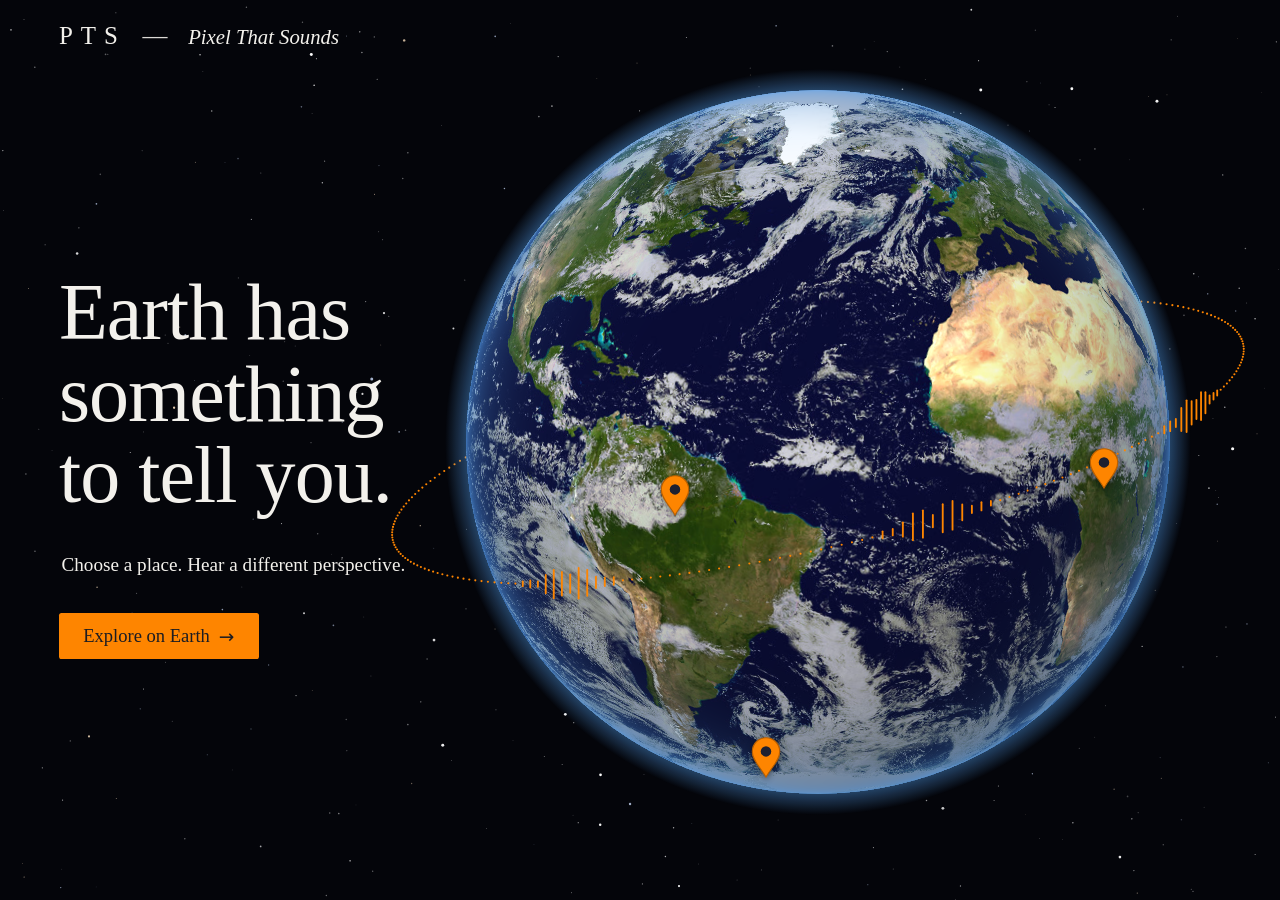
==== site/index.html @ d6221fda "feat(site): rename to PTS and set the globe in deep space Show the new name, PTS — Pixel That Sounds" ====
<!doctype html>
<html lang="en">
<head>
  <meta charset="utf-8">
  <meta name="viewport" content="width=device-width, initial-scale=1">
  <title>PTS — Pixel That Sounds</title>
  <meta name="description" content="An accessible listening guide to three NASA Earth visualizations.">
  <link rel="stylesheet" href="styles.css">
</head>
<body data-view="entrance">
  <canvas id="stars" aria-hidden="true"></canvas>
  <canvas id="globe" aria-hidden="true"></canvas>
  <div id="pins"></div>
  <div id="callout" aria-hidden="true" hidden>
    <p class="c-title"></p>
    <p class="c-sub"></p>
    <span class="c-open">Open content <span class="arrow">→</span></span>
  </div>
  <div id="callout-line" aria-hidden="true" hidden></div>

  <header class="top">
    <p class="brand">PTS <span class="dash">—</span> <em>Pixel That Sounds</em></p>
    <nav class="crumbs" aria-label="Breadcrumb">
      <button id="crumb-explore" type="button">Explore</button><span aria-hidden="true">/</span><span aria-current="page">Player</span>
    </nav>
  </header>

  <p id="live" class="sr-only" role="status" aria-live="polite"></p>

  <main>
    <!-- 1. Entrance -->
    <section id="entrance" aria-labelledby="hero-title">
      <h1 id="hero-title">Earth has<br>something<br>to tell you.</h1>
      <p class="lead">Choose a place. Hear a different perspective.</p>
      <button id="explore" class="cta" type="button">Explore on Earth <span class="arrow">→</span></button>
    </section>

    <!-- 2. Globe -->
    <section id="explorer" aria-label="Explore the globe" hidden>
      <h1 class="sr-only">Choose a place on the globe</h1>
      <div class="actions">
        <button id="tour" class="pill primary" type="button"><svg viewBox="0 0 20 22"><path d="M2 1l17 10L2 21z" fill="currentColor"/></svg>Start tour</button>
        <button id="list" class="pill" type="button" aria-haspopup="dialog"><svg viewBox="0 0 30 28"><path d="M15 2 28 8.5 15 15 2 8.5zM2 14l13 6.5L28 14M2 19.5 15 26l13-6.5" fill="none" stroke="currentColor" stroke-width="2" stroke-linejoin="round"/></svg>Content list</button>
      </div>
    </section>

    <!-- 3. Player -->
    <section id="player" aria-labelledby="p-title" hidden>
      <div class="plate">
        <figure class="shot">
          <img id="p-image" alt="">
          <figcaption id="p-tag"></figcaption>
        </figure>
        <figure class="strip" id="p-strip-wrap" hidden>
          <img id="p-strip" alt="NASA image: Southern Ocean band around Antarctica.">
          <figcaption>The Southern Ocean band that drives the voice, exact crop</figcaption>
        </figure>
        <div class="prov">
          <img id="p-legend" alt="">
          <p id="p-source"></p>
        </div>
      </div>

      <div class="body">
        <div class="meta">
          <span id="p-index" aria-hidden="true"></span>
          <p class="state"><span id="p-lamp" aria-hidden="true"></span><span id="p-status">Ready to listen</span><span id="p-tour" class="tour" hidden></span></p>
          <button id="p-close" type="button" aria-label="Close player">✕</button>
        </div>
        <h1 id="p-title" tabindex="-1"></h1>
        <p id="p-sub" class="sub"></p>
        <p id="p-cue" class="cue"></p>
        <p id="p-desc" class="sr-only"></p>

        <div class="trace" aria-hidden="true">
          <canvas id="p-trace"></canvas>
          <span id="p-time">0:00 / 0:15</span>
        </div>

        <div class="transport">
          <button id="p-listen" class="primary" type="button"></button>
          <button id="p-stop" class="outline" type="button"><span class="ico-stop" aria-hidden="true"></span>Stop</button>
          <button id="p-describe" class="textlink" type="button">Listen to the description</button>
        </div>

        <div class="options">
          <label class="check"><input id="p-repeat" type="checkbox"><span class="box" aria-hidden="true"></span>Repeat image</label>
          <label class="volume" for="p-volume">Volume <input id="p-volume" type="range" min="0" max="100" step="5" value="80"></label>
        </div>

        <div class="steps">
          <button id="p-prev" type="button"><span class="dir"><span class="arrow">←</span> Previous</span><span class="who" id="p-prev-name"></span></button>
          <button id="p-next" type="button"><span class="dir">Next <span class="arrow">→</span></span><span class="who" id="p-next-name"></span></button>
        </div>
      </div>
    </section>
  </main>

  <dialog id="contents" aria-labelledby="contents-title">
    <div class="contents-head">
      <h2 id="contents-title">Content list</h2>
      <button id="contents-close" type="button" aria-label="Close content list">✕</button>
    </div>
    <div id="contents-body"></div>
  </dialog>

  <script type="module" src="app.js"></script>
</body>
</html>
---- site/styles.css ----
/* Sizes follow the 1672 x 941 visual references: 1u is 1/100 of a 16:9 frame fitted in the window. */
:root {
  --u: min(1vw, 1.777vh);
  --bg: #1E2030; --ink: #F3F1EC; --or: #FE8500; --dim: #C9CAD3; --line: #3B3E4E;
  --serif: Georgia, "Times New Roman", serif; --sans: "Segoe UI", system-ui, Arial, sans-serif;
  color-scheme: dark;
}
* { box-sizing: border-box; margin: 0; }
html, body { height: 100%; }
body { background: #04050A; color: var(--ink); font-family: var(--serif); overflow: hidden; transition: background .5s; }
body[data-view="player"] { background: var(--bg); font-family: var(--sans); }
button { font: inherit; color: inherit; background: none; border: 0; padding: 0; cursor: pointer; }
.sr-only { position: absolute; width: 1px; height: 1px; overflow: hidden; clip-path: inset(50%); white-space: nowrap; }
[hidden] { display: none !important; }
:focus-visible { outline: max(3px, calc(var(--u) * .2)) solid var(--or); outline-offset: calc(var(--u) * .3); border-radius: calc(var(--u) * .2); }
.cta:focus-visible, .pill.primary:focus-visible, #p-listen:focus-visible { outline-color: var(--ink); }
.arrow { font-family: "Segoe UI Symbol", var(--sans); }

#stars { position: fixed; inset: 0; width: 100vw; height: 100vh; transition: opacity .45s; }
body[data-view="player"] #stars { opacity: 0; }
#globe { position: fixed; inset: 0; width: 100vw; height: 100vh; touch-action: none; transition: opacity .45s; }
body[data-view="player"] #globe, body[data-view="player"] #pins { opacity: 0; pointer-events: none; }

/* ---------- header */
.top { position: fixed; inset: 0 0 auto 0; height: calc(var(--u) * 5.7); pointer-events: none; z-index: 3; }
.top > * { position: absolute; top: calc(var(--u) * 1.75); margin: 0; }
.brand { left: calc(var(--u) * 4.6); font-size: calc(var(--u) * 1.95); letter-spacing: .32em; white-space: nowrap; }
.brand .dash { letter-spacing: 0; margin: 0 calc(var(--u) * .5) 0 calc(var(--u) * .2); opacity: .9; }
.brand em { letter-spacing: 0; font-size: calc(var(--u) * 1.62); }
.crumbs { display: none; right: calc(var(--u) * 5.16); top: calc(var(--u) * 2.3); font-size: calc(var(--u) * 1.21); gap: calc(var(--u) * .9); align-items: center; pointer-events: auto; }
.crumbs button:hover { text-decoration: underline; }
body[data-view="player"] .top { border-bottom: 1px solid var(--line); height: calc(var(--u) * 6.05); }
body[data-view="player"] .crumbs { display: flex; }
body[data-view="player"] .brand { left: calc(var(--u) * 5.16); top: calc(var(--u) * 1.9); font-size: calc(var(--u) * 1.78); }
body[data-view="player"] .brand .dash { display: none; }
body[data-view="player"] .brand em { font-size: calc(var(--u) * 1.37); margin-left: calc(var(--u) * .5); }

/* ---------- 1. entrance */
#entrance { position: fixed; left: calc(var(--u) * 4.6); top: 50%; transform: translateY(-46%); z-index: 2; }
#entrance h1 { font-weight: 400; font-size: calc(var(--u) * 6.25); line-height: 1.02; letter-spacing: -.012em; }
.lead { font-size: calc(var(--u) * 1.5); margin: calc(var(--u) * 2.9) 0 0 calc(var(--u) * .2); }
.cta { margin-top: calc(var(--u) * 2.9); height: calc(var(--u) * 3.6); padding: 0 calc(var(--u) * 1.9); background: var(--or); color: #1b1c22;
  font-size: calc(var(--u) * 1.45); border-radius: calc(var(--u) * .2); display: inline-flex; align-items: center; gap: calc(var(--u) * .7); }
.cta:hover, .pill.primary:hover, #p-listen:hover { background: #ff9a2e; }
.cta:active, .pill:active, #p-listen:active { transform: translateY(2px); }

/* ---------- 2. globe */
#explorer { position: fixed; left: 0; right: 0; bottom: calc(var(--u) * 2.6); z-index: 2; pointer-events: none; }
.actions { display: flex; justify-content: center; gap: calc(var(--u) * 2); }
.pill { pointer-events: auto; height: calc(var(--u) * 3.45); min-width: calc(var(--u) * 18); padding: 0 calc(var(--u) * 2.6); border: max(1.5px, calc(var(--u) * .1)) solid var(--ink);
  border-radius: 99px; font-size: calc(var(--u) * 1.5); display: inline-flex; align-items: center; justify-content: center; gap: calc(var(--u) * 1.5); background: rgba(4, 5, 10, .6); }
.pill svg { height: calc(var(--u) * 1.45); width: auto; }
.pill.primary { background: var(--or); border-color: var(--or); color: #1b1c22; min-width: calc(var(--u) * 19.5); box-shadow: 0 calc(var(--u) * .4) calc(var(--u) * 1.6) rgba(254, 133, 0, .28); }
.pill:not(.primary):hover { background: rgba(243, 241, 236, .1); }

#pins { position: fixed; inset: 0; z-index: 2; pointer-events: none; transition: opacity .45s; }
.pin { position: absolute; left: 0; top: 0; width: calc(var(--u) * 2.5); height: calc(var(--u) * 3.3); margin: calc(var(--u) * -3.3) 0 0 calc(var(--u) * -1.25);
  pointer-events: auto; }
.pin svg { width: 100%; height: 100%; display: block; transition: transform .15s; transform-origin: 50% 100%; filter: drop-shadow(0 2px 3px rgba(0, 0, 0, .45)); overflow: visible; }
.pin:hover svg, .pin:focus-visible svg { transform: scale(1.25); }
.pin:focus-visible { outline-offset: calc(var(--u) * .4); }
body[data-view="entrance"] .pin { pointer-events: none; }

#callout { position: fixed; left: 0; top: 0; z-index: 2; pointer-events: none; width: max-content; min-width: calc(var(--u) * 16.3); padding: calc(var(--u) * 1.1) calc(var(--u) * 1.5) calc(var(--u) * 1.15);
  background: #0D0E16; border: max(1.5px, calc(var(--u) * .1)) solid var(--ink); border-radius: calc(var(--u) * .45); }
.c-title { font-size: calc(var(--u) * 1.8); line-height: 1.15; }
.c-sub { font-size: calc(var(--u) * 1.3); font-style: italic; margin-top: calc(var(--u) * .25); }
.c-open { display: inline-flex; align-items: center; gap: calc(var(--u) * .6); margin-top: calc(var(--u) * .85); height: calc(var(--u) * 2.5); padding: 0 calc(var(--u) * 1.3);
  background: var(--or); color: #1b1c22; font-size: calc(var(--u) * 1.25); border-radius: calc(var(--u) * .2); }
#callout-line { position: fixed; left: 0; top: 0; height: max(1.5px, calc(var(--u) * .1)); background: var(--ink); transform-origin: 0 50%; z-index: 2; pointer-events: none; }


/* ---------- 3. player: the image as a labelled plate on the left, the listening controls on the right */
#player { position: fixed; inset: calc(var(--u) * 6.05) 0 0 0; z-index: 2; overflow: auto; display: grid; grid-template-columns: calc(var(--u) * 40) 1fr;
  column-gap: calc(var(--u) * 6.5); padding: calc(var(--u) * 4.2) calc(var(--u) * 5.16) calc(var(--u) * 3); align-content: start; }
.plate figure { margin: 0; }
.shot img { display: block; image-rendering: pixelated; background: #0b0c12; }
.plate figcaption { margin-top: calc(var(--u) * .7); font-size: calc(var(--u) * 1.02); letter-spacing: .09em; text-transform: uppercase; color: var(--dim); }
.plate .strip { margin-top: calc(var(--u) * 1.6); }
.strip img { display: block; width: 100%; height: auto; }
.prov { display: flex; align-items: flex-start; gap: calc(var(--u) * 1.6); margin-top: calc(var(--u) * 1.9); padding-top: calc(var(--u) * 1.4); border-top: 1px solid #4A4D5A; }
.prov img { height: calc(var(--u) * 3.8); width: auto; max-width: 45%; background: #6f6f6f; flex: none; }
.prov p { font-size: calc(var(--u) * 1.02); line-height: 1.5; color: var(--dim); }
.prov a { color: var(--ink); text-underline-offset: .2em; }

.body { display: flex; flex-direction: column; min-height: calc(var(--u) * 41); min-width: 0; }
.meta { display: flex; align-items: center; gap: calc(var(--u) * 1.6); font-size: calc(var(--u) * 1.15); }
#p-index { font-variant-numeric: tabular-nums; letter-spacing: .12em; color: var(--dim); padding-right: calc(var(--u) * 1.6); border-right: 1px solid #4A4D5A; }
#p-index b { color: var(--or); font-weight: 600; }
.state { display: flex; align-items: center; gap: calc(var(--u) * .7); }
#p-close { margin-left: auto; width: calc(var(--u) * 2.4); height: calc(var(--u) * 2.4); font-size: calc(var(--u) * 1.3); }
#p-lamp { width: calc(var(--u) * .85); height: calc(var(--u) * .85); border-radius: 50%; border: max(1.5px, calc(var(--u) * .13)) solid var(--or); flex: none; }
#player[data-status="playing"] #p-lamp { background: var(--or); }
#player[data-status="paused"] #p-lamp, #player[data-status="describing"] #p-lamp { border-style: dashed; }
#player[data-status="none"] #p-lamp { border-color: #8f92a0; }
#p-title { font-family: var(--serif); font-weight: 400; font-size: calc(var(--u) * 5.3); line-height: 1.04; letter-spacing: -.015em; margin-top: calc(var(--u) * 2.6); text-wrap: balance; }
.sub { font-family: var(--serif); font-style: italic; font-size: calc(var(--u) * 1.9); margin-top: calc(var(--u) * .8); color: #E2E1DE; }
.cue { font-size: calc(var(--u) * 1.3); line-height: 1.5; margin-top: calc(var(--u) * 1.5); color: var(--dim); max-width: 34em; }

.trace { display: flex; align-items: center; gap: calc(var(--u) * 1.4); margin-top: calc(var(--u) * 2.2); }
#p-trace { flex: 1; min-width: 0; height: calc(var(--u) * 4.4); }
#p-time { font-size: calc(var(--u) * 1.1); font-variant-numeric: tabular-nums; color: var(--dim); white-space: nowrap; }
#player[data-status="none"] .trace { visibility: hidden; }

.transport { display: flex; align-items: center; gap: calc(var(--u) * 1); margin-top: calc(var(--u) * 1.6); min-height: calc(var(--u) * 4.2); }
#p-listen, #p-stop { height: calc(var(--u) * 4.2); padding: 0 calc(var(--u) * 1.8); font-size: calc(var(--u) * 1.3); font-weight: 600; border-radius: calc(var(--u) * .25); display: inline-flex; align-items: center; gap: calc(var(--u) * 1.1); }
#p-listen { background: var(--or); color: #1b1c22; min-width: calc(var(--u) * 12); }
#p-stop { border: 1px solid #7C7F8D; }
#p-stop:hover { border-color: var(--ink); }
.ico-stop { width: calc(var(--u) * .7); height: calc(var(--u) * .7); border: max(1.5px, calc(var(--u) * .12)) solid currentColor; }
.textlink { margin-left: calc(var(--u) * 1); font-size: calc(var(--u) * 1.25); padding-bottom: calc(var(--u) * .25); border-bottom: 1px solid var(--ink); }
.textlink:hover { border-bottom-color: var(--or); }

.options { display: flex; align-items: center; gap: calc(var(--u) * 2.6); font-size: calc(var(--u) * 1.2); margin-top: calc(var(--u) * 2.2); }
.check { display: inline-flex; align-items: center; gap: calc(var(--u) * .8); cursor: pointer; }
.check input { position: absolute; opacity: 0; }
.check .box { width: calc(var(--u) * 1.1); height: calc(var(--u) * 1.1); border: max(1.5px, calc(var(--u) * .13)) solid var(--or); border-radius: 2px; display: grid; place-items: center; }
.check input:checked + .box::after { content: ""; width: 55%; height: 30%; border-left: 2px solid var(--or); border-bottom: 2px solid var(--or); transform: rotate(-45deg) translate(8%, -18%); }
.check input:focus-visible + .box { outline: 3px solid var(--or); outline-offset: 3px; }
.check:has(input:disabled) { opacity: .45; cursor: default; }
.volume { display: inline-flex; align-items: center; gap: calc(var(--u) * 1); }
.volume input { appearance: none; width: calc(var(--u) * 9); height: calc(var(--u) * 1.4); background: transparent; cursor: pointer; }
.volume input::-webkit-slider-runnable-track { height: calc(var(--u) * .2); background: linear-gradient(to right, var(--or) var(--v, 80%), #7C7F8D var(--v, 80%)); }
.volume input::-webkit-slider-thumb { appearance: none; width: calc(var(--u) * .9); height: calc(var(--u) * .9); border-radius: 50%; background: var(--ink); margin-top: calc(var(--u) * -.35); }
.volume input::-moz-range-track { height: calc(var(--u) * .2); background: #7C7F8D; }
.volume input::-moz-range-progress { height: calc(var(--u) * .2); background: var(--or); }
.volume input::-moz-range-thumb { width: calc(var(--u) * .9); height: calc(var(--u) * .9); border: 0; border-radius: 50%; background: var(--ink); }

.steps { display: flex; justify-content: space-between; gap: calc(var(--u) * 2); margin-top: auto; padding-top: calc(var(--u) * 1.5); border-top: 1px solid #4A4D5A; }
.steps button { display: grid; gap: calc(var(--u) * .35); text-align: left; padding: calc(var(--u) * .3) 0; }
.steps button:last-child { text-align: right; }
.steps .dir { font-size: calc(var(--u) * 1.02); letter-spacing: .09em; text-transform: uppercase; color: var(--dim); }
.steps .who { font-family: var(--serif); font-size: calc(var(--u) * 1.55); }
.steps button:hover .who { text-decoration: underline; text-decoration-color: var(--or); text-underline-offset: .25em; }

.tour { margin-left: calc(var(--u) * .9); padding: calc(var(--u) * .2) calc(var(--u) * .8); border: 1px solid var(--or); border-radius: 99px; font-size: calc(var(--u) * 1.05); }

/* ---------- content list */
#contents { margin: auto; width: min(92vw, calc(var(--u) * 62)); max-height: 86vh; padding: calc(var(--u) * 2.2) calc(var(--u) * 2.6); background: #21232E; color: var(--ink);
  border: max(1.5px, calc(var(--u) * .1)) solid var(--ink); border-radius: calc(var(--u) * .8); font-family: var(--sans); }
#contents::backdrop { background: rgba(12, 13, 20, .72); }
.contents-head { display: flex; justify-content: space-between; align-items: center; }
#contents h2 { font-family: var(--serif); font-weight: 400; font-size: calc(var(--u) * 2.6); }
#contents-close { width: calc(var(--u) * 2.4); height: calc(var(--u) * 2.4); font-size: calc(var(--u) * 1.4); }
#contents h3 { font-family: var(--serif); font-style: italic; font-weight: 400; font-size: calc(var(--u) * 1.5); color: var(--or); margin: calc(var(--u) * 1.5) 0 calc(var(--u) * .6); }
#contents ul { list-style: none; padding: 0; display: grid; grid-template-columns: repeat(3, 1fr); gap: calc(var(--u) * .9); }
#contents li button { width: 100%; height: 100%; text-align: left; display: grid; grid-template-columns: calc(var(--u) * 4.2) 1fr; grid-template-rows: auto auto auto; column-gap: calc(var(--u) * 1); align-items: center;
  padding: calc(var(--u) * .7); border: 1px solid #4A4D5A; border-radius: calc(var(--u) * .45); }
#contents li button:hover { border-color: var(--ink); background: rgba(243, 241, 236, .06); }
#contents li img { grid-row: 1 / span 3; width: calc(var(--u) * 4.2); height: calc(var(--u) * 4.2); object-fit: cover; image-rendering: pixelated; border-radius: 3px; }
#contents .n { font-size: calc(var(--u) * 1.2); font-weight: 600; line-height: 1.2; }
#contents .k { font-size: calc(var(--u) * 1); color: var(--dim); line-height: 1.25; }
#contents .t { font-size: calc(var(--u) * .9); color: var(--or); }
#contents .t.mute { color: #9A9DAC; }

/* ---------- narrow or tall windows: larger unit, stacked layouts */
@media (max-aspect-ratio: 1/1) {
  :root { --u: 2.1vw; }
  #entrance { top: calc(var(--u) * 9); transform: none; }
  #player { grid-template-columns: 1fr; row-gap: calc(var(--u) * 4); padding: calc(var(--u) * 3); }
  .body { min-height: 0; }
  .steps { margin-top: calc(var(--u) * 3); }
  .actions { flex-wrap: wrap; }
  #contents ul { grid-template-columns: 1fr; }
}
@media (prefers-reduced-motion: reduce) { * { transition: none !important; } }
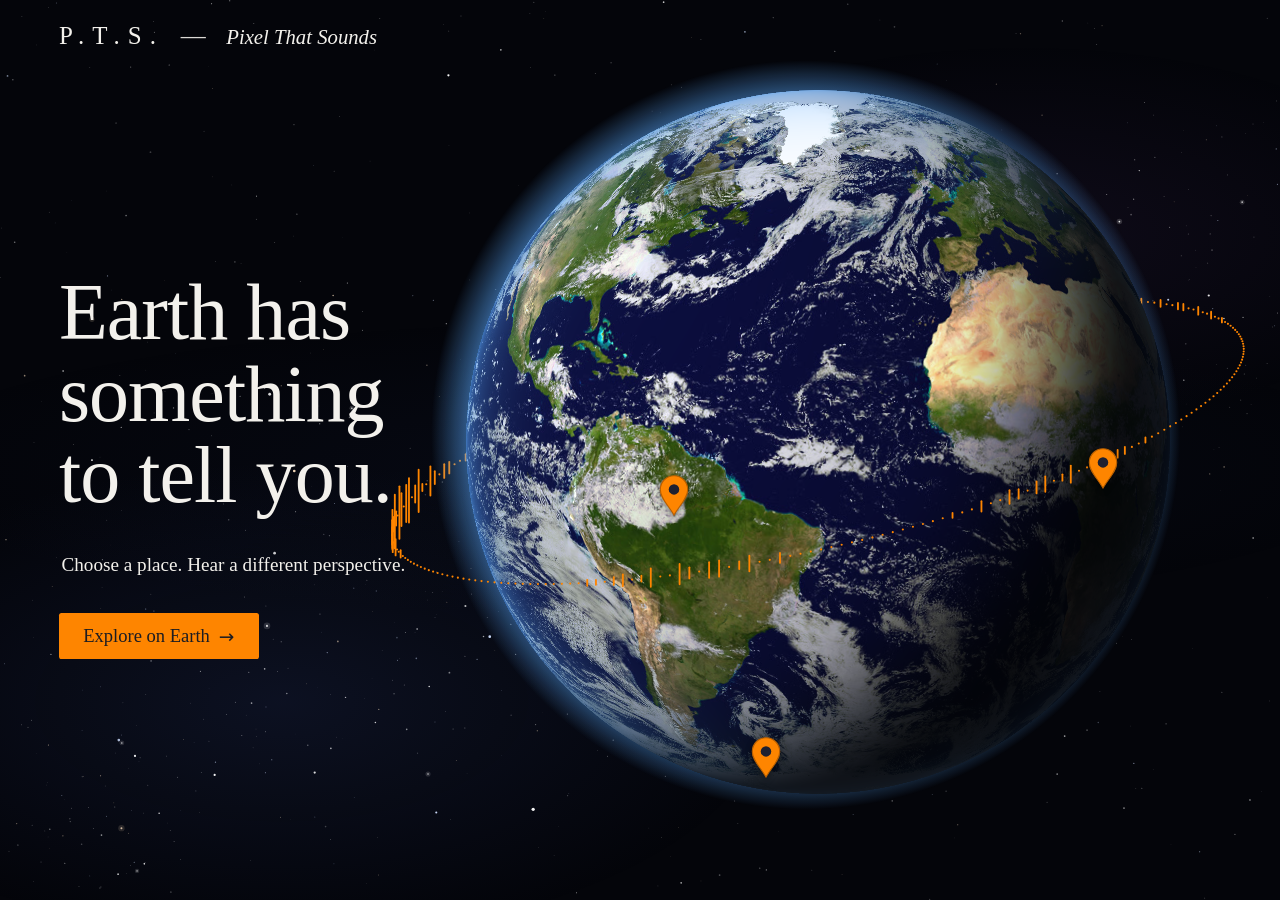
==== commit 74e6e85b: "feat(site): light the globe from the left and animate the entrance Rename to P.T.S., shade the lower" ====
--- a/site/index.html
+++ b/site/index.html
@@ -3,7 +3,7 @@
 <head>
   <meta charset="utf-8">
   <meta name="viewport" content="width=device-width, initial-scale=1">
-  <title>PTS — Pixel That Sounds</title>
+  <title>P.T.S. — Pixel That Sounds</title>
   <meta name="description" content="An accessible listening guide to three NASA Earth visualizations.">
   <link rel="stylesheet" href="styles.css">
 </head>
@@ -19,7 +19,7 @@
   <div id="callout-line" aria-hidden="true" hidden></div>
 
   <header class="top">
-    <p class="brand">PTS <span class="dash">—</span> <em>Pixel That Sounds</em></p>
+    <p class="brand">P.T.S. <span class="dash">—</span> <em>Pixel That Sounds</em></p>
     <nav class="crumbs" aria-label="Breadcrumb">
       <button id="crumb-explore" type="button">Explore</button><span aria-hidden="true">/</span><span aria-current="page">Player</span>
     </nav>
--- a/site/styles.css
+++ b/site/styles.css
@@ -16,7 +16,11 @@
 .cta:focus-visible, .pill.primary:focus-visible, #p-listen:focus-visible { outline-color: var(--ink); }
 .arrow { font-family: "Segoe UI Symbol", var(--sans); }
 
-#stars { position: fixed; inset: 0; width: 100vw; height: 100vh; transition: opacity .45s; }
+#stars { position: fixed; inset: 0; width: 100vw; height: 100vh; transition: opacity .45s;
+  background:
+    radial-gradient(ellipse 55% 38% at 22% 78%, rgba(46, 64, 128, .20), transparent 70%),
+    radial-gradient(ellipse 48% 30% at 80% 26%, rgba(88, 52, 120, .13), transparent 70%),
+    radial-gradient(ellipse 80% 22% at 50% 52%, rgba(30, 44, 86, .12), transparent 75%); }
 body[data-view="player"] #stars { opacity: 0; }
 #globe { position: fixed; inset: 0; width: 100vw; height: 100vh; touch-action: none; transition: opacity .45s; }
 body[data-view="player"] #globe, body[data-view="player"] #pins { opacity: 0; pointer-events: none; }
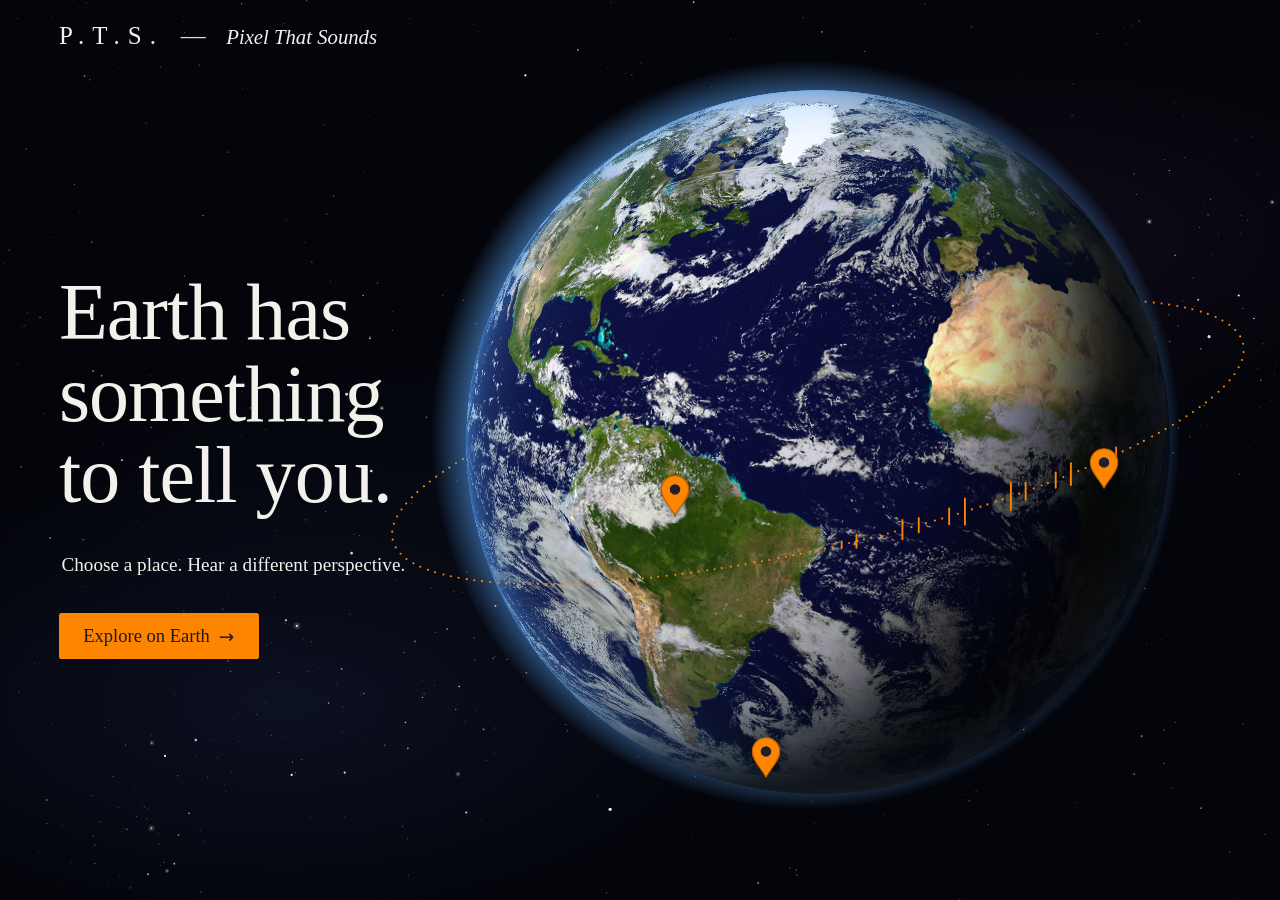
==== commit 1b32101b: "feat(site): show every image in one frame opened from a small Earth Give all nine views the same ima" ====
--- a/site/index.html
+++ b/site/index.html
@@ -47,14 +47,15 @@
     <!-- 3. Player -->
     <section id="player" aria-labelledby="p-title" hidden>
       <div class="plate">
-        <figure class="shot">
-          <img id="p-image" alt="">
-          <figcaption id="p-tag"></figcaption>
-        </figure>
-        <figure class="strip" id="p-strip-wrap" hidden>
-          <img id="p-strip" alt="NASA image: Southern Ocean band around Antarctica.">
-          <figcaption>The Southern Ocean band that drives the voice, exact crop</figcaption>
-        </figure>
+        <div class="lens">
+          <canvas id="p-mini" aria-hidden="true"></canvas>
+          <svg id="p-rays" viewBox="0 0 38 24.5" preserveAspectRatio="none" aria-hidden="true">
+            <path id="p-ray" pathLength="1"/>
+            <rect id="p-spot" width="1" height="1"/>
+          </svg>
+          <figure class="shot"><img id="p-image" alt=""></figure>
+          <p id="p-tag" class="tag"></p>
+        </div>
         <div class="prov">
           <img id="p-legend" alt="">
           <p id="p-source"></p>
--- a/site/styles.css
+++ b/site/styles.css
@@ -8,7 +8,7 @@
 * { box-sizing: border-box; margin: 0; }
 html, body { height: 100%; }
 body { background: #04050A; color: var(--ink); font-family: var(--serif); overflow: hidden; transition: background .5s; }
-body[data-view="player"] { background: var(--bg); font-family: var(--sans); }
+body[data-view="player"] { font-family: var(--sans); }
 button { font: inherit; color: inherit; background: none; border: 0; padding: 0; cursor: pointer; }
 .sr-only { position: absolute; width: 1px; height: 1px; overflow: hidden; clip-path: inset(50%); white-space: nowrap; }
 [hidden] { display: none !important; }
@@ -21,9 +21,9 @@
     radial-gradient(ellipse 55% 38% at 22% 78%, rgba(46, 64, 128, .20), transparent 70%),
     radial-gradient(ellipse 48% 30% at 80% 26%, rgba(88, 52, 120, .13), transparent 70%),
     radial-gradient(ellipse 80% 22% at 50% 52%, rgba(30, 44, 86, .12), transparent 75%); }
-body[data-view="player"] #stars { opacity: 0; }
 #globe { position: fixed; inset: 0; width: 100vw; height: 100vh; touch-action: none; transition: opacity .45s; }
-body[data-view="player"] #globe, body[data-view="player"] #pins { opacity: 0; pointer-events: none; }
+body[data-view="player"] #pins { opacity: 0; pointer-events: none; }
+body[data-view="player"] #globe { opacity: .4; }
 
 /* ---------- header */
 .top { position: fixed; inset: 0 0 auto 0; height: calc(var(--u) * 5.7); pointer-events: none; z-index: 3; }
@@ -33,7 +33,7 @@
 .brand em { letter-spacing: 0; font-size: calc(var(--u) * 1.62); }
 .crumbs { display: none; right: calc(var(--u) * 5.16); top: calc(var(--u) * 2.3); font-size: calc(var(--u) * 1.21); gap: calc(var(--u) * .9); align-items: center; pointer-events: auto; }
 .crumbs button:hover { text-decoration: underline; }
-body[data-view="player"] .top { border-bottom: 1px solid var(--line); height: calc(var(--u) * 6.05); }
+body[data-view="player"] .top { height: calc(var(--u) * 6.05); }
 body[data-view="player"] .crumbs { display: flex; }
 body[data-view="player"] .brand { left: calc(var(--u) * 5.16); top: calc(var(--u) * 1.9); font-size: calc(var(--u) * 1.78); }
 body[data-view="player"] .brand .dash { display: none; }
@@ -75,21 +75,35 @@
 
 
 /* ---------- 3. player: the image as a labelled plate on the left, the listening controls on the right */
-#player { position: fixed; inset: calc(var(--u) * 6.05) 0 0 0; z-index: 2; overflow: auto; display: grid; grid-template-columns: calc(var(--u) * 40) 1fr;
-  column-gap: calc(var(--u) * 6.5); padding: calc(var(--u) * 4.2) calc(var(--u) * 5.16) calc(var(--u) * 3); align-content: start; }
-.plate figure { margin: 0; }
-.shot img { display: block; image-rendering: pixelated; background: #0b0c12; }
-.plate figcaption { margin-top: calc(var(--u) * .7); font-size: calc(var(--u) * 1.02); letter-spacing: .09em; text-transform: uppercase; color: var(--dim); }
-.plate .strip { margin-top: calc(var(--u) * 1.6); }
-.strip img { display: block; width: 100%; height: auto; }
-.prov { display: flex; align-items: flex-start; gap: calc(var(--u) * 1.6); margin-top: calc(var(--u) * 1.9); padding-top: calc(var(--u) * 1.4); border-top: 1px solid #4A4D5A; }
+#player { position: fixed; inset: calc(var(--u) * 6.6) calc(var(--u) * 3.2) calc(var(--u) * 2.4); z-index: 2; overflow: auto; display: grid; grid-template-columns: calc(var(--u) * 38) 1fr;
+  column-gap: calc(var(--u) * 5.5); padding: calc(var(--u) * 3.2) calc(var(--u) * 4) calc(var(--u) * 2.6); align-content: start;
+  /* black liquid glass: the sky and the Earth stay visible, blurred, behind the listening controls */
+  background: linear-gradient(135deg, rgba(255, 255, 255, .075), rgba(255, 255, 255, .015) 38%, rgba(0, 0, 0, .22)), rgba(5, 6, 11, .58);
+  -webkit-backdrop-filter: blur(26px) saturate(150%); backdrop-filter: blur(26px) saturate(150%);
+  border: 1px solid rgba(255, 255, 255, .14); border-radius: calc(var(--u) * 2);
+  box-shadow: inset 0 1px 0 rgba(255, 255, 255, .2), inset 0 0 calc(var(--u) * 3) rgba(255, 255, 255, .03), 0 calc(var(--u) * 2) calc(var(--u) * 5) rgba(0, 0, 0, .55); }
+/* One fixed frame for every view: a small Earth marks the place, two rays open onto the NASA image used for it. */
+.lens { position: relative; width: calc(var(--u) * 38); height: calc(var(--u) * 24.5); }
+#p-mini { position: absolute; left: 0; bottom: 0; width: calc(var(--u) * 10.4); height: calc(var(--u) * 10.4); }
+#p-rays { position: absolute; inset: 0; width: 100%; height: 100%; overflow: visible; }
+#p-ray { fill: none; stroke: var(--or); stroke-width: .07; stroke-dasharray: 1; opacity: .85; }
+#p-spot { fill: rgba(254, 133, 0, .18); stroke: var(--or); stroke-width: .09; }
+.shot { position: absolute; margin: 0; left: calc(var(--u) * 11); top: 0; width: calc(var(--u) * 27); height: calc(var(--u) * 20.25); overflow: hidden;
+  background: #0b0c12; outline: 1px solid rgba(255, 255, 255, .22); }
+.shot img { display: block; width: 100%; height: 100%; object-fit: cover; image-rendering: pixelated; }
+.tag { position: absolute; left: calc(var(--u) * 11); top: calc(var(--u) * 21.1); max-width: none; font-size: calc(var(--u) * 1.02); letter-spacing: .09em; text-transform: uppercase; color: var(--dim); }
+.lens.zoom .shot { animation: lens-open .6s cubic-bezier(.2, .7, .2, 1) both; }
+.lens.zoom #p-ray { animation: ray-draw .5s ease-out both; }
+@keyframes lens-open { from { transform: scale(.03); opacity: 0; } 35% { opacity: 1; } to { transform: none; opacity: 1; } }
+@keyframes ray-draw { from { stroke-dashoffset: 1; } to { stroke-dashoffset: 0; } }
+.prov { display: flex; align-items: flex-start; gap: calc(var(--u) * 1.6); margin-top: calc(var(--u) * 1.7); padding-top: calc(var(--u) * 1.3); border-top: 1px solid rgba(255, 255, 255, .16); }
 .prov img { height: calc(var(--u) * 3.8); width: auto; max-width: 45%; background: #6f6f6f; flex: none; }
 .prov p { font-size: calc(var(--u) * 1.02); line-height: 1.5; color: var(--dim); }
 .prov a { color: var(--ink); text-underline-offset: .2em; }
 
-.body { display: flex; flex-direction: column; min-height: calc(var(--u) * 41); min-width: 0; }
+.body { display: flex; flex-direction: column; min-height: calc(var(--u) * 38.6); min-width: 0; }
 .meta { display: flex; align-items: center; gap: calc(var(--u) * 1.6); font-size: calc(var(--u) * 1.15); }
-#p-index { font-variant-numeric: tabular-nums; letter-spacing: .12em; color: var(--dim); padding-right: calc(var(--u) * 1.6); border-right: 1px solid #4A4D5A; }
+#p-index { font-variant-numeric: tabular-nums; letter-spacing: .12em; color: var(--dim); padding-right: calc(var(--u) * 1.6); border-right: 1px solid rgba(255, 255, 255, .16); }
 #p-index b { color: var(--or); font-weight: 600; }
 .state { display: flex; align-items: center; gap: calc(var(--u) * .7); }
 #p-close { margin-left: auto; width: calc(var(--u) * 2.4); height: calc(var(--u) * 2.4); font-size: calc(var(--u) * 1.3); }
@@ -97,7 +111,7 @@
 #player[data-status="playing"] #p-lamp { background: var(--or); }
 #player[data-status="paused"] #p-lamp, #player[data-status="describing"] #p-lamp { border-style: dashed; }
 #player[data-status="none"] #p-lamp { border-color: #8f92a0; }
-#p-title { font-family: var(--serif); font-weight: 400; font-size: calc(var(--u) * 5.3); line-height: 1.04; letter-spacing: -.015em; margin-top: calc(var(--u) * 2.6); text-wrap: balance; }
+#p-title { font-family: var(--serif); font-weight: 400; font-size: calc(var(--u) * 5); line-height: 1.04; letter-spacing: -.015em; margin-top: calc(var(--u) * 2.6); text-wrap: balance; }
 .sub { font-family: var(--serif); font-style: italic; font-size: calc(var(--u) * 1.9); margin-top: calc(var(--u) * .8); color: #E2E1DE; }
 .cue { font-size: calc(var(--u) * 1.3); line-height: 1.5; margin-top: calc(var(--u) * 1.5); color: var(--dim); max-width: 34em; }
 
@@ -130,7 +144,7 @@
 .volume input::-moz-range-progress { height: calc(var(--u) * .2); background: var(--or); }
 .volume input::-moz-range-thumb { width: calc(var(--u) * .9); height: calc(var(--u) * .9); border: 0; border-radius: 50%; background: var(--ink); }
 
-.steps { display: flex; justify-content: space-between; gap: calc(var(--u) * 2); margin-top: auto; padding-top: calc(var(--u) * 1.5); border-top: 1px solid #4A4D5A; }
+.steps { display: flex; justify-content: space-between; gap: calc(var(--u) * 2); margin-top: auto; padding-top: calc(var(--u) * 1.5); border-top: 1px solid rgba(255, 255, 255, .16); }
 .steps button { display: grid; gap: calc(var(--u) * .35); text-align: left; padding: calc(var(--u) * .3) 0; }
 .steps button:last-child { text-align: right; }
 .steps .dir { font-size: calc(var(--u) * 1.02); letter-spacing: .09em; text-transform: uppercase; color: var(--dim); }
@@ -140,16 +154,19 @@
 .tour { margin-left: calc(var(--u) * .9); padding: calc(var(--u) * .2) calc(var(--u) * .8); border: 1px solid var(--or); border-radius: 99px; font-size: calc(var(--u) * 1.05); }
 
 /* ---------- content list */
-#contents { margin: auto; width: min(92vw, calc(var(--u) * 62)); max-height: 86vh; padding: calc(var(--u) * 2.2) calc(var(--u) * 2.6); background: #21232E; color: var(--ink);
-  border: max(1.5px, calc(var(--u) * .1)) solid var(--ink); border-radius: calc(var(--u) * .8); font-family: var(--sans); }
-#contents::backdrop { background: rgba(12, 13, 20, .72); }
+#contents { margin: auto; width: min(92vw, calc(var(--u) * 62)); max-height: 86vh; padding: calc(var(--u) * 2.2) calc(var(--u) * 2.6); color: var(--ink); font-family: var(--sans);
+  background: linear-gradient(135deg, rgba(255, 255, 255, .075), rgba(255, 255, 255, .015) 38%, rgba(0, 0, 0, .22)), rgba(5, 6, 11, .6);
+  -webkit-backdrop-filter: blur(26px) saturate(150%); backdrop-filter: blur(26px) saturate(150%);
+  border: 1px solid rgba(255, 255, 255, .14); border-radius: calc(var(--u) * 2);
+  box-shadow: inset 0 1px 0 rgba(255, 255, 255, .2), 0 calc(var(--u) * 2) calc(var(--u) * 5) rgba(0, 0, 0, .55); }
+#contents::backdrop { background: rgba(0, 0, 0, .35); }
 .contents-head { display: flex; justify-content: space-between; align-items: center; }
 #contents h2 { font-family: var(--serif); font-weight: 400; font-size: calc(var(--u) * 2.6); }
 #contents-close { width: calc(var(--u) * 2.4); height: calc(var(--u) * 2.4); font-size: calc(var(--u) * 1.4); }
 #contents h3 { font-family: var(--serif); font-style: italic; font-weight: 400; font-size: calc(var(--u) * 1.5); color: var(--or); margin: calc(var(--u) * 1.5) 0 calc(var(--u) * .6); }
 #contents ul { list-style: none; padding: 0; display: grid; grid-template-columns: repeat(3, 1fr); gap: calc(var(--u) * .9); }
 #contents li button { width: 100%; height: 100%; text-align: left; display: grid; grid-template-columns: calc(var(--u) * 4.2) 1fr; grid-template-rows: auto auto auto; column-gap: calc(var(--u) * 1); align-items: center;
-  padding: calc(var(--u) * .7); border: 1px solid #4A4D5A; border-radius: calc(var(--u) * .45); }
+  padding: calc(var(--u) * .7); border: 1px solid rgba(255, 255, 255, .16); border-radius: calc(var(--u) * .6); background: rgba(255, 255, 255, .03); }
 #contents li button:hover { border-color: var(--ink); background: rgba(243, 241, 236, .06); }
 #contents li img { grid-row: 1 / span 3; width: calc(var(--u) * 4.2); height: calc(var(--u) * 4.2); object-fit: cover; image-rendering: pixelated; border-radius: 3px; }
 #contents .n { font-size: calc(var(--u) * 1.2); font-weight: 600; line-height: 1.2; }
@@ -161,9 +178,10 @@
 @media (max-aspect-ratio: 1/1) {
   :root { --u: 2.1vw; }
   #entrance { top: calc(var(--u) * 9); transform: none; }
-  #player { grid-template-columns: 1fr; row-gap: calc(var(--u) * 4); padding: calc(var(--u) * 3); }
+  #player { grid-template-columns: 1fr; row-gap: calc(var(--u) * 4); padding: calc(var(--u) * 3); inset: calc(var(--u) * 6.6) calc(var(--u) * 1.5) calc(var(--u) * 1.5); }
   .body { min-height: 0; }
   .steps { margin-top: calc(var(--u) * 3); }
+  .lens { transform-origin: 0 0; transform: scale(.92); margin-bottom: calc(var(--u) * -2); }
   .actions { flex-wrap: wrap; }
   #contents ul { grid-template-columns: 1fr; }
 }
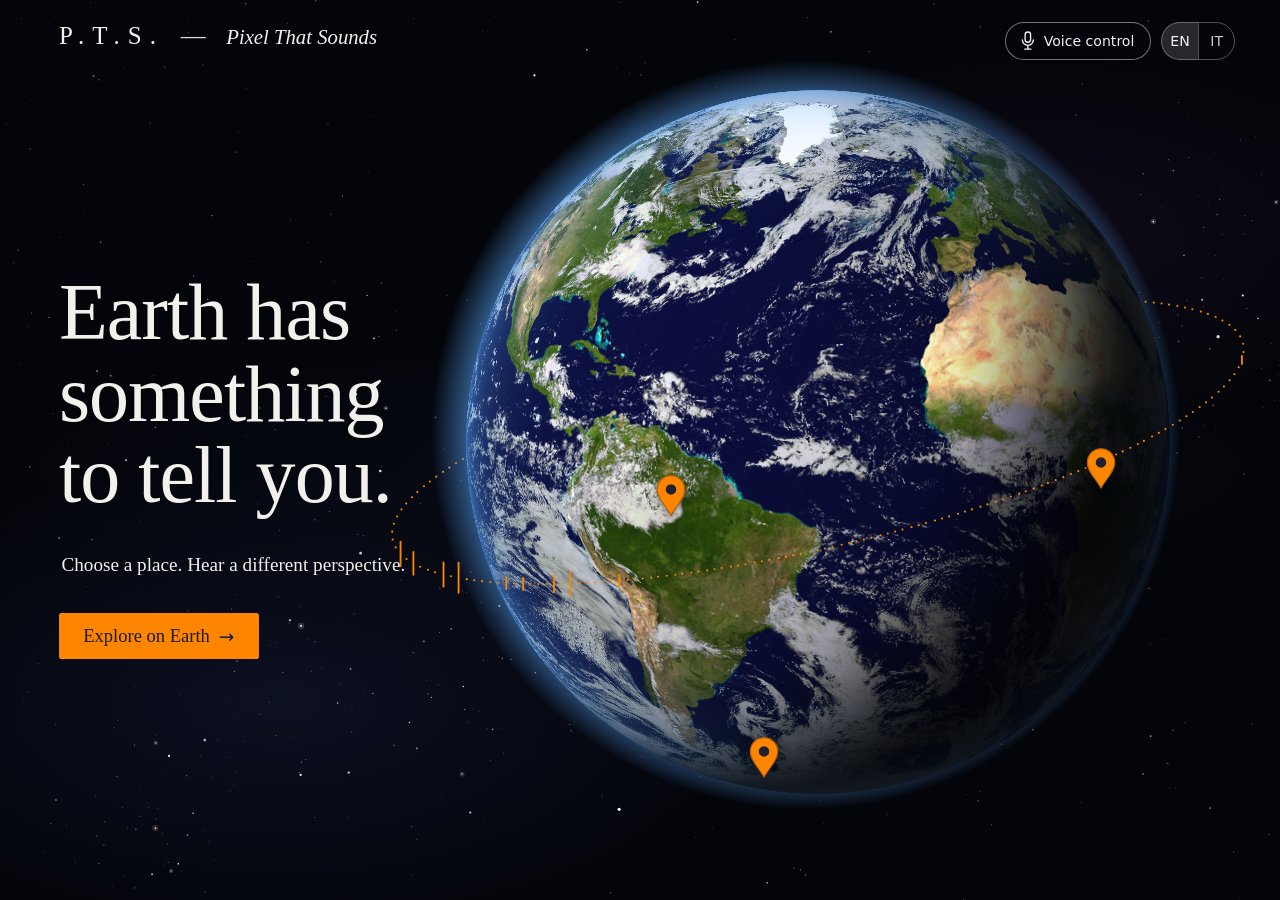
==== commit 0ba4fefd: "feat(site): add voice control and tighten screen-reader support Spoken commands in English or Italia" ====
--- a/site/index.html
+++ b/site/index.html
@@ -8,6 +8,25 @@
   <link rel="stylesheet" href="styles.css">
 </head>
 <body data-view="entrance">
+  <header class="top">
+    <p class="brand">P.T.S. <span class="dash">—</span> <em>Pixel That Sounds</em></p>
+    <div class="voice">
+      <button id="voice-toggle" type="button" aria-pressed="false" aria-describedby="voice-note">
+        <svg viewBox="0 0 20 28" aria-hidden="true"><rect x="6" y="1.5" width="8" height="15" rx="4" fill="none" stroke="currentColor" stroke-width="2"/><path d="M2 13a8 8 0 0 0 16 0M10 21v5.5M5.5 26.5h9" fill="none" stroke="currentColor" stroke-width="2" stroke-linecap="round"/></svg>
+        <span id="voice-label">Voice control</span>
+      </button>
+      <div class="voice-lang" role="group" aria-label="Language you speak for voice control">
+        <button id="voice-en" type="button" aria-pressed="true" aria-label="English">EN</button>
+        <button id="voice-it" type="button" aria-pressed="false" aria-label="Italiano" lang="it">IT</button>
+      </div>
+      <p id="voice-note" class="voice-note">Uses your microphone and the browser's speech recognition. In Chrome and Edge your voice is sent to the browser maker's service to become text. Say “help” for the commands and “stop listening” to turn it off.</p>
+    </div>
+    <p id="voice-status" class="voice-status" aria-hidden="true"></p>
+    <nav class="crumbs" aria-label="Breadcrumb">
+      <button id="crumb-explore" type="button">Explore</button><span aria-hidden="true">/</span><span aria-current="page">Player</span>
+    </nav>
+  </header>
+
   <canvas id="stars" aria-hidden="true"></canvas>
   <canvas id="globe" aria-hidden="true"></canvas>
   <div id="pins"></div>
@@ -18,19 +37,12 @@
   </div>
   <div id="callout-line" aria-hidden="true" hidden></div>
 
-  <header class="top">
-    <p class="brand">P.T.S. <span class="dash">—</span> <em>Pixel That Sounds</em></p>
-    <nav class="crumbs" aria-label="Breadcrumb">
-      <button id="crumb-explore" type="button">Explore</button><span aria-hidden="true">/</span><span aria-current="page">Player</span>
-    </nav>
-  </header>
-
   <p id="live" class="sr-only" role="status" aria-live="polite"></p>
 
   <main>
     <!-- 1. Entrance -->
     <section id="entrance" aria-labelledby="hero-title">
-      <h1 id="hero-title">Earth has<br>something<br>to tell you.</h1>
+      <h1 id="hero-title"><span>Earth has</span> <span>something</span> <span>to tell you.</span></h1>
       <p class="lead">Choose a place. Hear a different perspective.</p>
       <button id="explore" class="cta" type="button">Explore on Earth <span class="arrow">→</span></button>
     </section>
@@ -64,7 +76,7 @@
 
       <div class="body">
         <div class="meta">
-          <span id="p-index" aria-hidden="true"></span>
+          <span id="p-index" aria-hidden="true"></span><span id="p-index-text" class="sr-only"></span>
           <p class="state"><span id="p-lamp" aria-hidden="true"></span><span id="p-status">Ready to listen</span><span id="p-tour" class="tour" hidden></span></p>
           <button id="p-close" type="button" aria-label="Close player">✕</button>
         </div>
--- a/site/styles.css
+++ b/site/styles.css
@@ -39,8 +39,32 @@
 body[data-view="player"] .brand .dash { display: none; }
 body[data-view="player"] .brand em { font-size: calc(var(--u) * 1.37); margin-left: calc(var(--u) * .5); }
 
+/* voice control */
+.voice { right: calc(var(--u) * 3.5); display: flex; align-items: center; gap: calc(var(--u) * .8); pointer-events: auto; font-family: var(--sans); font-size: calc(var(--u) * 1.1); }
+body[data-view="player"] .voice { right: calc(var(--u) * 17); top: calc(var(--u) * 1.75); }
+#voice-toggle { display: inline-flex; align-items: center; gap: calc(var(--u) * .7); height: calc(var(--u) * 2.9); padding: 0 calc(var(--u) * 1.2); border: 1px solid rgba(255, 255, 255, .45); border-radius: 99px; background: rgba(4, 5, 10, .5); }
+#voice-toggle svg { height: calc(var(--u) * 1.5); width: auto; }
+#voice-toggle:hover { border-color: var(--ink); }
+#voice-toggle[aria-pressed="true"] { border-color: var(--or); color: var(--or); }
+#voice-toggle[aria-pressed="true"] svg { animation: mic-pulse 1.6s ease-in-out infinite; }
+#voice-toggle:disabled { opacity: .5; cursor: not-allowed; }
+@keyframes mic-pulse { 50% { opacity: .35; } }
+.voice-lang { display: flex; }
+.voice-lang button { height: calc(var(--u) * 2.9); min-width: calc(var(--u) * 2.9); padding: 0 calc(var(--u) * .5); border: 1px solid rgba(255, 255, 255, .3); color: var(--dim); }
+.voice-lang button:first-child { border-radius: 99px 0 0 99px; border-right: 0; }
+.voice-lang button:last-child { border-radius: 0 99px 99px 0; }
+.voice-lang button[aria-pressed="true"] { color: var(--ink); background: rgba(255, 255, 255, .14); }
+.voice-note { position: absolute; right: 0; top: calc(var(--u) * 3.6); width: calc(var(--u) * 30); margin: 0; padding: calc(var(--u) * .9) calc(var(--u) * 1.1); font-size: calc(var(--u) * 1.02); line-height: 1.45;
+  background: rgba(8, 9, 14, .92); border: 1px solid rgba(255, 255, 255, .2); border-radius: calc(var(--u) * .6); opacity: 0; visibility: hidden; transition: opacity .15s; }
+.voice:hover .voice-note, #voice-toggle:focus-visible ~ .voice-note { opacity: 1; visibility: visible; }
+.voice-status { left: 50%; transform: translateX(-50%); top: calc(var(--u) * 2.1); max-width: calc(var(--u) * 34); white-space: nowrap; overflow: hidden; text-overflow: ellipsis;
+  font-family: var(--sans); font-size: calc(var(--u) * 1.1); color: var(--dim); }
+.voice-status b { color: var(--or); font-weight: 600; }
+.pin.behind { opacity: 0; pointer-events: none; }
+
 /* ---------- 1. entrance */
 #entrance { position: fixed; left: calc(var(--u) * 4.6); top: 50%; transform: translateY(-46%); z-index: 2; }
+#entrance h1 span { display: block; }
 #entrance h1 { font-weight: 400; font-size: calc(var(--u) * 6.25); line-height: 1.02; letter-spacing: -.012em; }
 .lead { font-size: calc(var(--u) * 1.5); margin: calc(var(--u) * 2.9) 0 0 calc(var(--u) * .2); }
 .cta { margin-top: calc(var(--u) * 2.9); height: calc(var(--u) * 3.6); padding: 0 calc(var(--u) * 1.9); background: var(--or); color: #1b1c22;
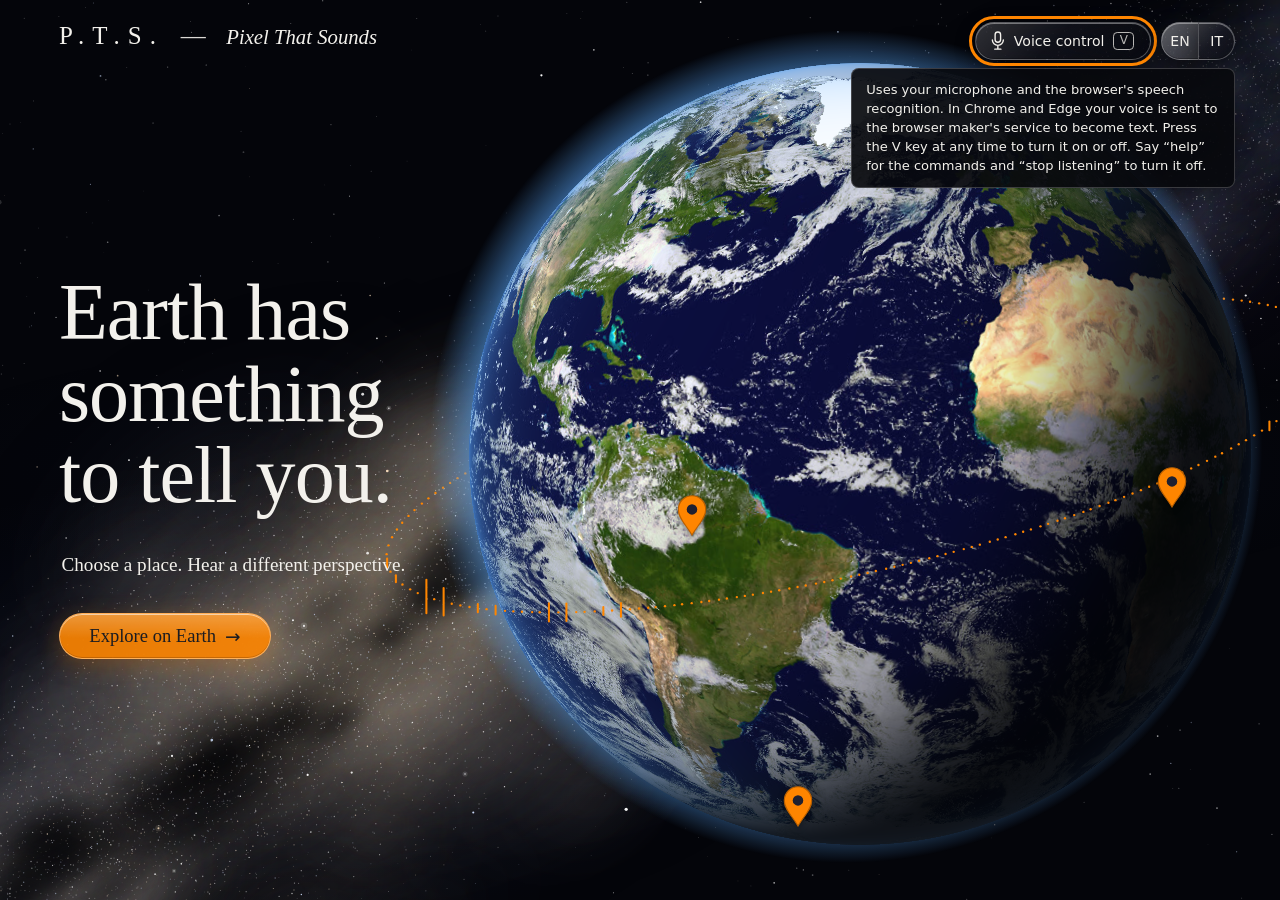
==== commit d671c13f: "feat(site): make voice control easier to start, bilingual and forgiving Open the page with the focus" ====
--- a/site/index.html
+++ b/site/index.html
@@ -11,15 +11,15 @@
   <header class="top">
     <p class="brand">P.T.S. <span class="dash">—</span> <em>Pixel That Sounds</em></p>
     <div class="voice">
-      <button id="voice-toggle" type="button" aria-pressed="false" aria-describedby="voice-note">
+      <button id="voice-toggle" type="button" aria-pressed="false" aria-describedby="voice-note" aria-keyshortcuts="V">
         <svg viewBox="0 0 20 28" aria-hidden="true"><rect x="6" y="1.5" width="8" height="15" rx="4" fill="none" stroke="currentColor" stroke-width="2"/><path d="M2 13a8 8 0 0 0 16 0M10 21v5.5M5.5 26.5h9" fill="none" stroke="currentColor" stroke-width="2" stroke-linecap="round"/></svg>
-        <span id="voice-label">Voice control</span>
+        <span id="voice-label">Voice control</span><kbd aria-hidden="true">V</kbd>
       </button>
-      <div class="voice-lang" role="group" aria-label="Language you speak for voice control">
-        <button id="voice-en" type="button" aria-pressed="true" aria-label="English">EN</button>
-        <button id="voice-it" type="button" aria-pressed="false" aria-label="Italiano" lang="it">IT</button>
+      <div class="voice-lang" role="group" aria-label="Language for voice control">
+        <button id="voice-en" type="button" aria-pressed="true" aria-label="Speak and hear English">EN</button>
+        <button id="voice-it" type="button" aria-pressed="false" aria-label="Parla e ascolta in italiano" lang="it">IT</button>
       </div>
-      <p id="voice-note" class="voice-note">Uses your microphone and the browser's speech recognition. In Chrome and Edge your voice is sent to the browser maker's service to become text. Say “help” for the commands and “stop listening” to turn it off.</p>
+      <p id="voice-note" class="voice-note">Uses your microphone and the browser's speech recognition. In Chrome and Edge your voice is sent to the browser maker's service to become text. Press the V key at any time to turn it on or off. Say “help” for the commands and “stop listening” to turn it off.</p>
     </div>
     <p id="voice-status" class="voice-status" aria-hidden="true"></p>
     <nav class="crumbs" aria-label="Breadcrumb">
--- a/site/styles.css
+++ b/site/styles.css
@@ -43,6 +43,7 @@
 .voice { right: calc(var(--u) * 3.5); display: flex; align-items: center; gap: calc(var(--u) * .8); pointer-events: auto; font-family: var(--sans); font-size: calc(var(--u) * 1.1); }
 body[data-view="player"] .voice { right: calc(var(--u) * 17); top: calc(var(--u) * 1.75); }
 #voice-toggle { display: inline-flex; align-items: center; gap: calc(var(--u) * .7); height: calc(var(--u) * 2.9); padding: 0 calc(var(--u) * 1.2); border: 1px solid rgba(255, 255, 255, .45); border-radius: 99px; background: rgba(4, 5, 10, .5); }
+#voice-toggle kbd { font: inherit; font-size: .85em; line-height: 1; padding: .2em .45em; border: 1px solid currentColor; border-radius: .35em; opacity: .75; }
 #voice-toggle svg { height: calc(var(--u) * 1.5); width: auto; }
 #voice-toggle:hover { border-color: var(--ink); }
 #voice-toggle[aria-pressed="true"] { border-color: var(--or); color: var(--or); }
@@ -69,7 +70,6 @@
 .lead { font-size: calc(var(--u) * 1.5); margin: calc(var(--u) * 2.9) 0 0 calc(var(--u) * .2); }
 .cta { margin-top: calc(var(--u) * 2.9); height: calc(var(--u) * 3.6); padding: 0 calc(var(--u) * 1.9); background: var(--or); color: #1b1c22;
   font-size: calc(var(--u) * 1.45); border-radius: calc(var(--u) * .2); display: inline-flex; align-items: center; gap: calc(var(--u) * .7); }
-.cta:hover, .pill.primary:hover, #p-listen:hover { background: #ff9a2e; }
 .cta:active, .pill:active, #p-listen:active { transform: translateY(2px); }
 
 /* ---------- 2. globe */
@@ -198,6 +198,46 @@
 #contents .t { font-size: calc(var(--u) * .9); color: var(--or); }
 #contents .t.mute { color: #9A9DAC; }
 
+/* ---------- liquid glass controls: translucent, blurred, with a lit upper edge. Orange glass marks the main action. */
+.cta, .pill, #p-listen, #p-stop, .textlink, .options, #voice-toggle, .voice-lang button {
+  color: var(--ink);
+  background: linear-gradient(135deg, rgba(255, 255, 255, .17), rgba(255, 255, 255, .04) 46%, rgba(0, 0, 0, .2)), rgba(10, 11, 18, .36);
+  -webkit-backdrop-filter: blur(18px) saturate(165%); backdrop-filter: blur(18px) saturate(165%);
+  border: 1px solid rgba(255, 255, 255, .28);
+  box-shadow: inset 0 1px 0 rgba(255, 255, 255, .38), inset 0 -1px 0 rgba(0, 0, 0, .28), 0 calc(var(--u) * .5) calc(var(--u) * 1.6) rgba(0, 0, 0, .4);
+  transition: background .2s, border-color .2s, transform .1s;
+}
+.cta, .pill, #p-listen, #p-stop, .textlink, .options { border-radius: 99px; }
+.cta:hover, .pill:hover, #p-stop:hover, .textlink:hover, #voice-toggle:hover {
+  border-color: rgba(255, 255, 255, .55);
+  background: linear-gradient(135deg, rgba(255, 255, 255, .26), rgba(255, 255, 255, .08) 46%, rgba(0, 0, 0, .16)), rgba(10, 11, 18, .3);
+}
+.cta, .pill.primary, #p-listen {
+  /* the site's own orange (#FE8500), kept nearly solid so it matches the pins and accents; the glass shows in the lit edge */
+  color: #1b1c22;
+  background: linear-gradient(180deg, rgba(255, 255, 255, .22), rgba(255, 255, 255, 0) 55%), rgba(254, 133, 0, .9);
+  border-color: rgba(255, 178, 92, .95);
+  box-shadow: inset 0 1px 0 rgba(255, 255, 255, .55), inset 0 -1px 0 rgba(120, 58, 0, .35), 0 calc(var(--u) * .5) calc(var(--u) * 1.8) rgba(254, 133, 0, .25);
+}
+.cta:hover, .pill.primary:hover, #p-listen:hover {
+  border-color: #FFC88F;
+  background: linear-gradient(180deg, rgba(255, 255, 255, .32), rgba(255, 255, 255, .04) 55%), rgba(254, 133, 0, .98);
+}
+.cta { padding: 0 calc(var(--u) * 2.3); }
+.textlink { margin-left: 0; height: calc(var(--u) * 4.2); padding: 0 calc(var(--u) * 1.6); display: inline-flex; align-items: center; }
+.options { align-self: flex-start; padding: calc(var(--u) * .9) calc(var(--u) * 1.8); gap: calc(var(--u) * 2.2); }
+.check .box { border-color: rgba(255, 255, 255, .5); border-radius: calc(var(--u) * .3); background: rgba(255, 255, 255, .08); box-shadow: inset 0 1px 0 rgba(255, 255, 255, .3); }
+.check input:checked + .box { border-color: var(--or); background: rgba(254, 133, 0, .3); }
+.volume input::-webkit-slider-runnable-track { height: calc(var(--u) * .45); border-radius: 99px; box-shadow: inset 0 1px 1px rgba(0, 0, 0, .5);
+  background: linear-gradient(to right, rgba(254, 133, 0, .9) var(--v, 80%), rgba(255, 255, 255, .18) var(--v, 80%)); }
+.volume input::-webkit-slider-thumb { width: calc(var(--u) * 1.25); height: calc(var(--u) * 1.25); margin-top: calc(var(--u) * -.4);
+  background: radial-gradient(circle at 35% 30%, #fff, #d9dbe6 70%); box-shadow: 0 1px 3px rgba(0, 0, 0, .6); }
+.volume input::-moz-range-track { height: calc(var(--u) * .45); border-radius: 99px; background: rgba(255, 255, 255, .18); }
+.volume input::-moz-range-progress { height: calc(var(--u) * .45); border-radius: 99px; background: rgba(254, 133, 0, .9); }
+.volume input::-moz-range-thumb { width: calc(var(--u) * 1.25); height: calc(var(--u) * 1.25); }
+#voice-toggle[aria-pressed="true"] { border-color: rgba(255, 196, 128, .8); color: #FFD9A8; }
+.voice-lang button[aria-pressed="true"] { background: linear-gradient(135deg, rgba(255, 255, 255, .34), rgba(255, 255, 255, .12)), rgba(10, 11, 18, .3); }
+
 /* ---------- narrow or tall windows: larger unit, stacked layouts */
 @media (max-aspect-ratio: 1/1) {
   :root { --u: 2.1vw; }
@@ -210,3 +250,6 @@
   #contents ul { grid-template-columns: 1fr; }
 }
 @media (prefers-reduced-motion: reduce) { * { transition: none !important; } }
+
+/* The view title takes focus only so a screen reader starts reading there; it is not a control and shows no ring. */
+#p-title:focus, #p-title:focus-visible { outline: none; }
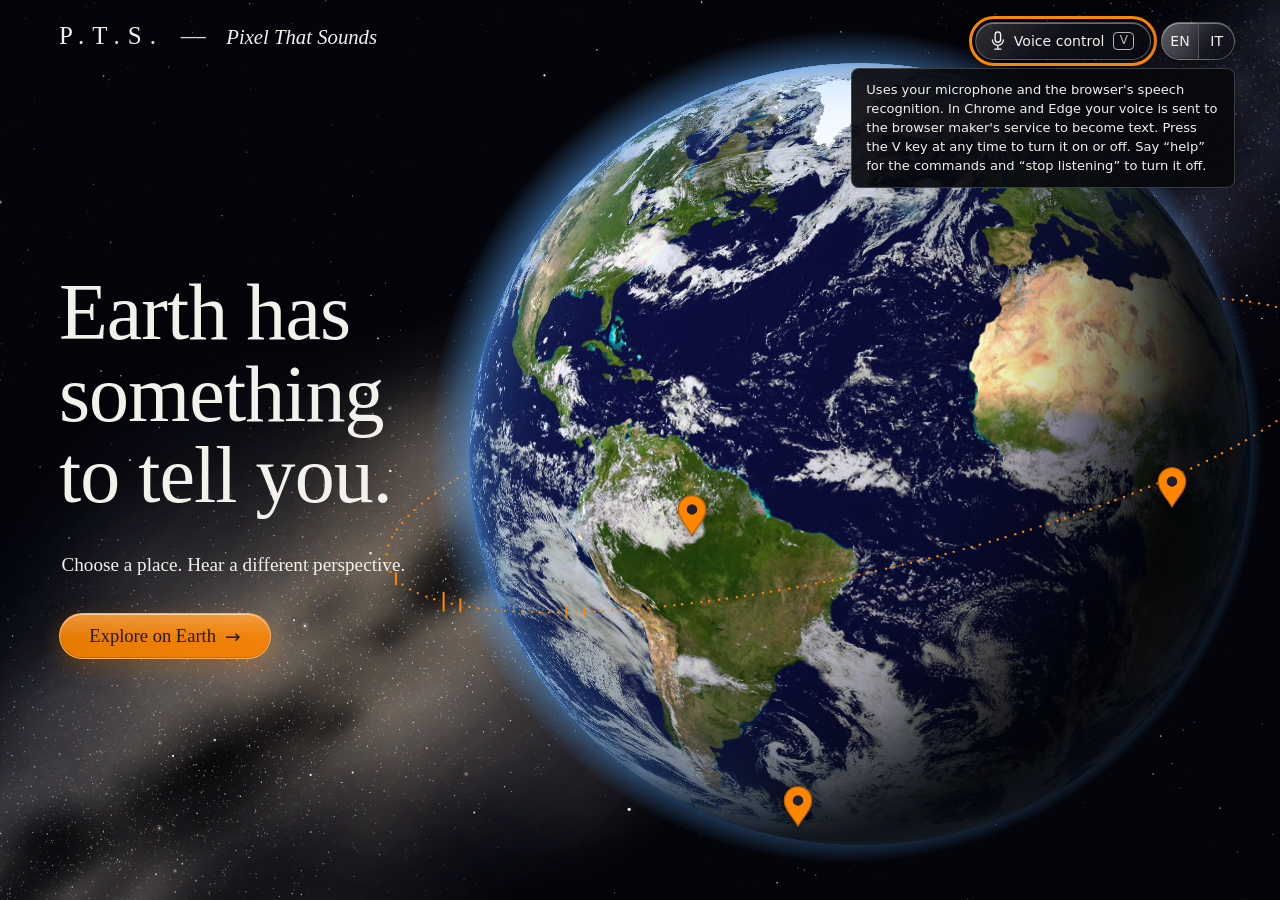
==== commit af762bdb: "Publish P.T.S. demo from develop 6efdba3" ====
--- a/site/index.html
+++ b/site/index.html
@@ -115,6 +115,7 @@
       <button id="contents-close" type="button" aria-label="Close content list">✕</button>
     </div>
     <div id="contents-body"></div>
+    <p><a style="color:inherit" href="https://github.com/GoofyDevHub/NASA-Hackaton-2026-/blob/6efdba30b1cb54656c35c7c4a3838d122c9ba2a1/assets/audio/README.md">Audio credits</a> &middot; <a style="color:inherit" href="https://github.com/GoofyDevHub/NASA-Hackaton-2026-/blob/6efdba30b1cb54656c35c7c4a3838d122c9ba2a1/assets/images/README.md">NASA image sources</a> &middot; <a style="color:inherit" href="https://github.com/GoofyDevHub/NASA-Hackaton-2026-/blob/6efdba30b1cb54656c35c7c4a3838d122c9ba2a1/site/textures/README.md">Globe credits</a></p>
   </dialog>
 
   <script type="module" src="app.js"></script>
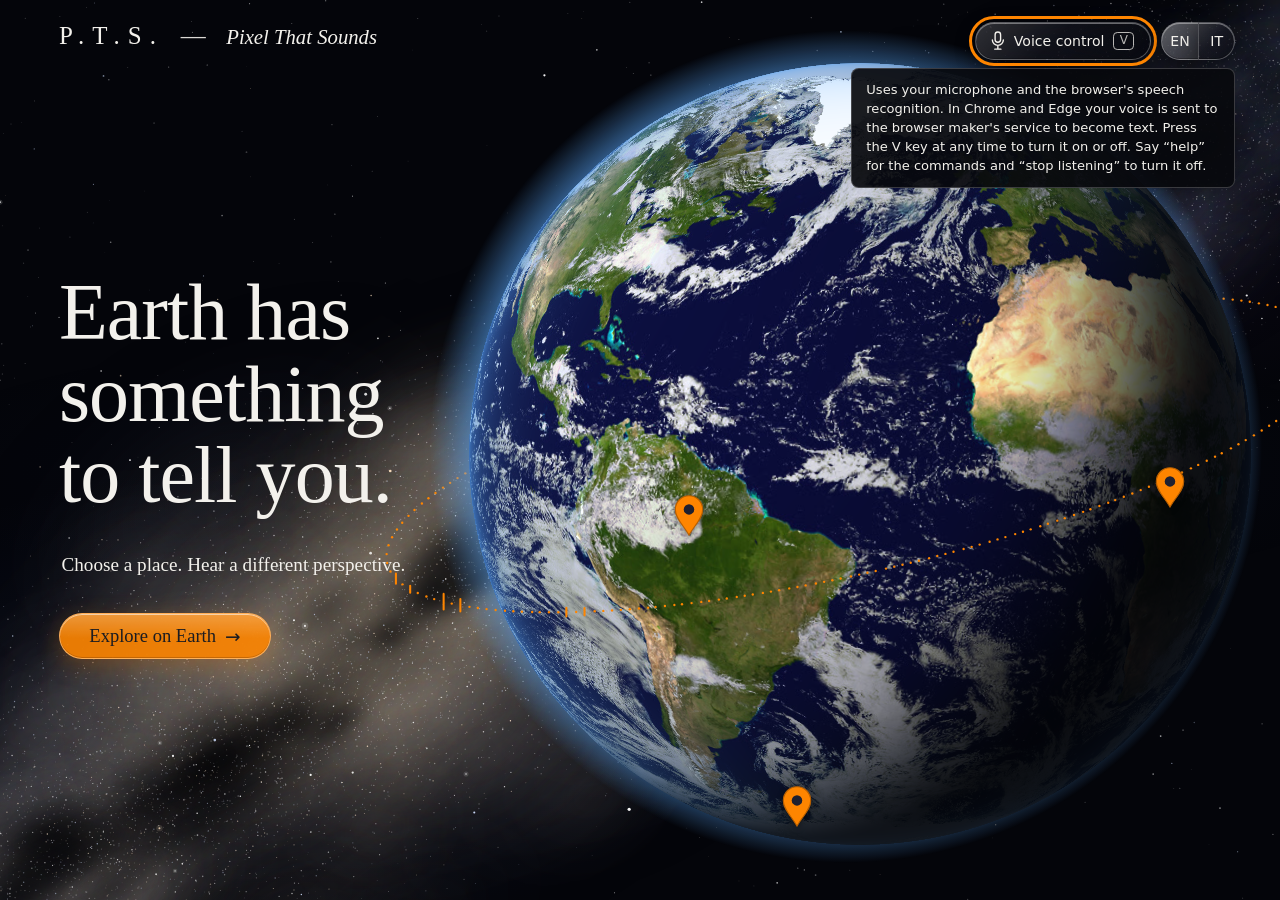
==== commit 9b0019fc: "Merge the complete P.T.S. demo from develop" ====
--- a/site/index.html
+++ b/site/index.html
@@ -115,7 +115,6 @@
       <button id="contents-close" type="button" aria-label="Close content list">✕</button>
     </div>
     <div id="contents-body"></div>
-    <p><a style="color:inherit" href="https://github.com/GoofyDevHub/NASA-Hackaton-2026-/blob/6efdba30b1cb54656c35c7c4a3838d122c9ba2a1/assets/audio/README.md">Audio credits</a> &middot; <a style="color:inherit" href="https://github.com/GoofyDevHub/NASA-Hackaton-2026-/blob/6efdba30b1cb54656c35c7c4a3838d122c9ba2a1/assets/images/README.md">NASA image sources</a> &middot; <a style="color:inherit" href="https://github.com/GoofyDevHub/NASA-Hackaton-2026-/blob/6efdba30b1cb54656c35c7c4a3838d122c9ba2a1/site/textures/README.md">Globe credits</a></p>
   </dialog>
 
   <script type="module" src="app.js"></script>
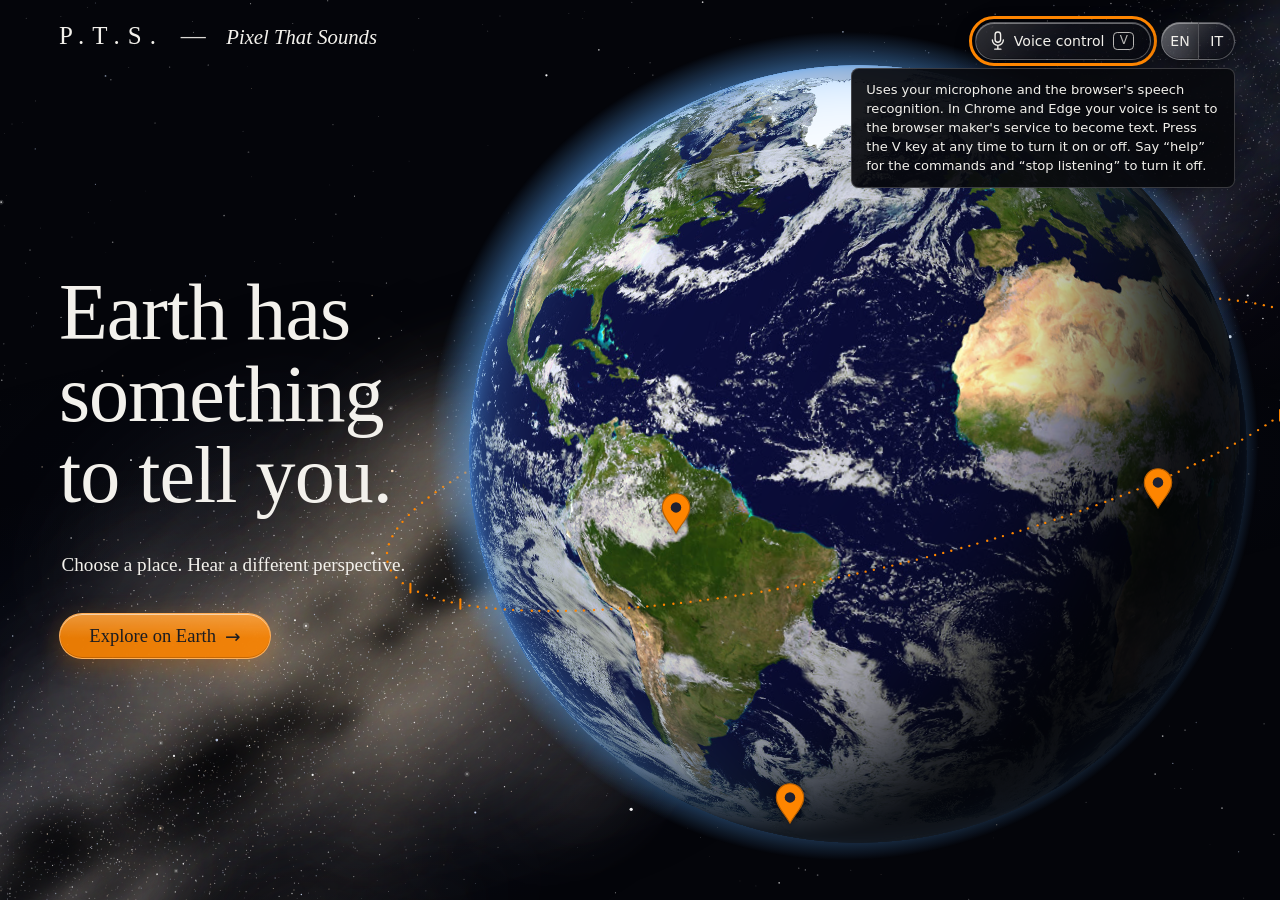
==== commit d8be2287: "Merge the published entry point and media credits from gh-pages" ====
--- a/site/index.html
+++ b/site/index.html
@@ -115,6 +115,7 @@
       <button id="contents-close" type="button" aria-label="Close content list">✕</button>
     </div>
     <div id="contents-body"></div>
+    <p><a style="color:inherit" href="https://github.com/GoofyDevHub/NASA-Hackaton-2026-/blob/6efdba30b1cb54656c35c7c4a3838d122c9ba2a1/assets/audio/README.md">Audio credits</a> &middot; <a style="color:inherit" href="https://github.com/GoofyDevHub/NASA-Hackaton-2026-/blob/6efdba30b1cb54656c35c7c4a3838d122c9ba2a1/assets/images/README.md">NASA image sources</a> &middot; <a style="color:inherit" href="https://github.com/GoofyDevHub/NASA-Hackaton-2026-/blob/6efdba30b1cb54656c35c7c4a3838d122c9ba2a1/site/textures/README.md">Globe credits</a></p>
   </dialog>
 
   <script type="module" src="app.js"></script>
